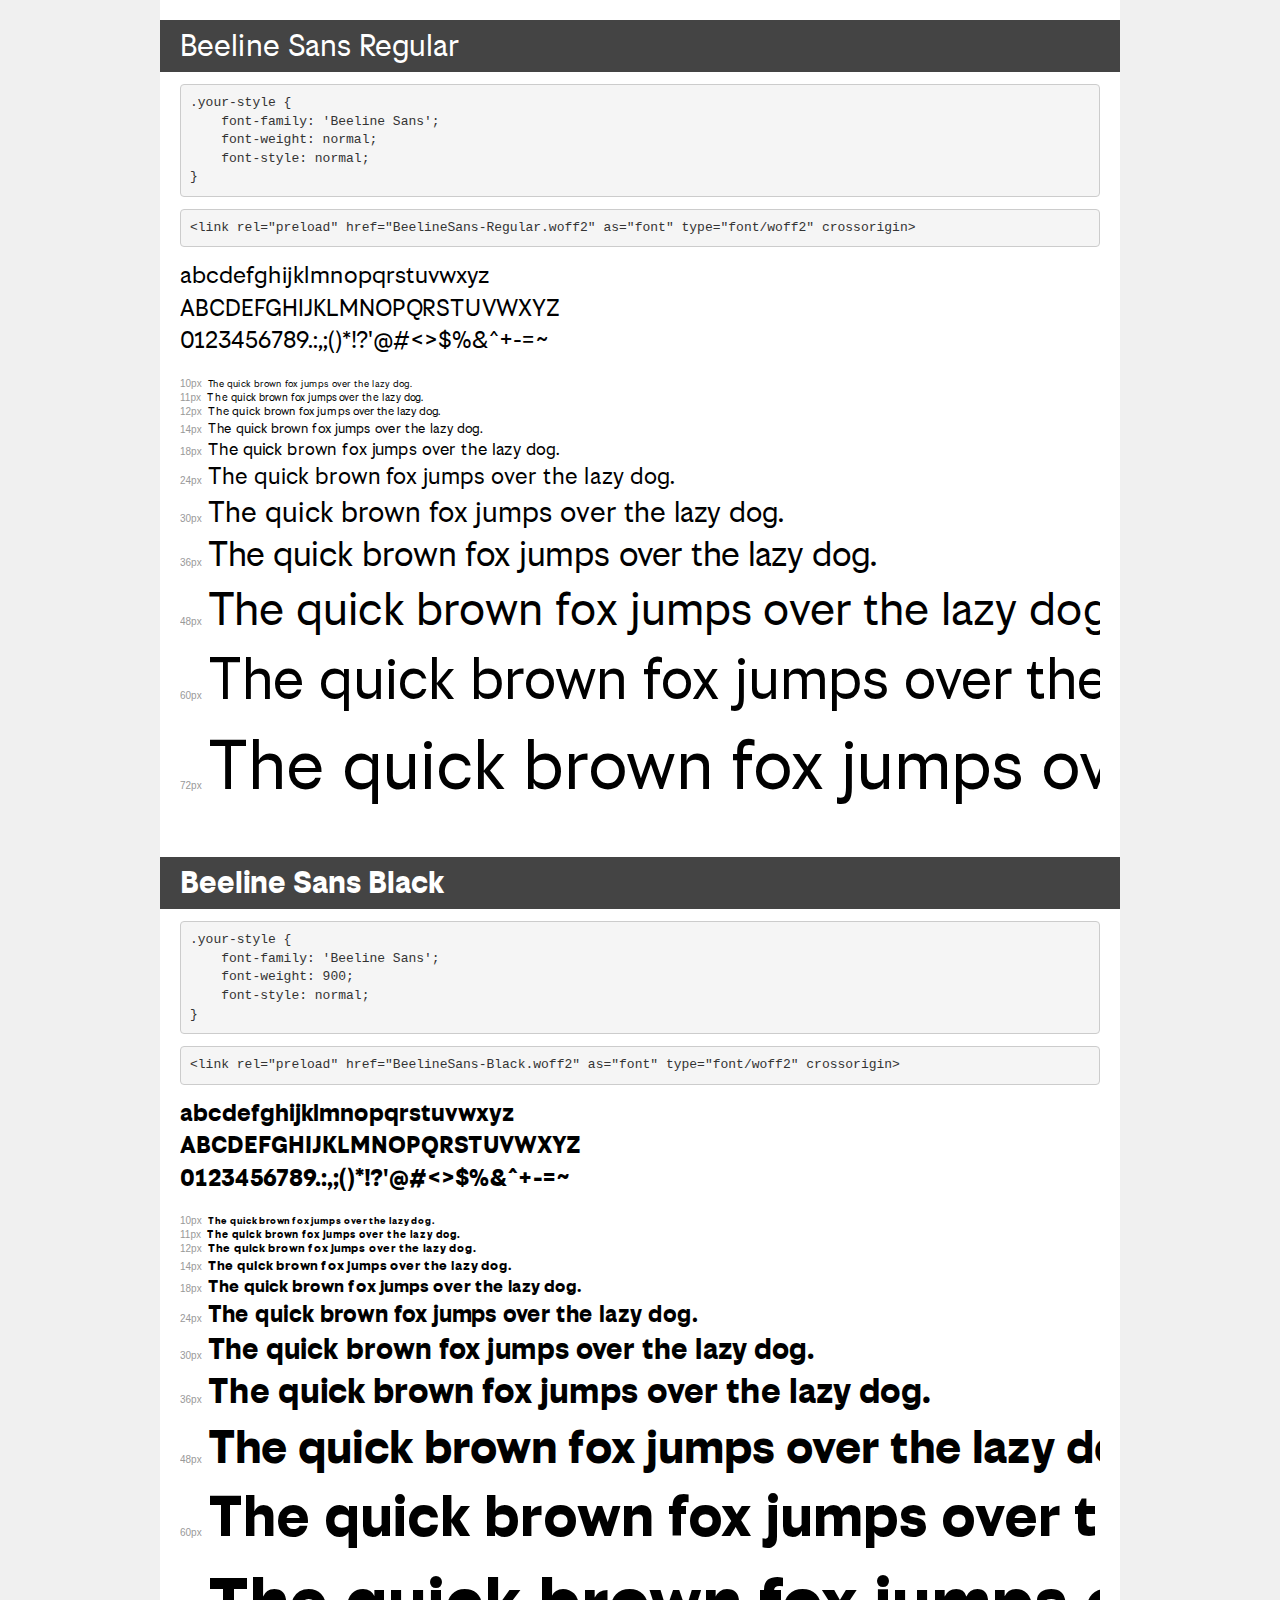
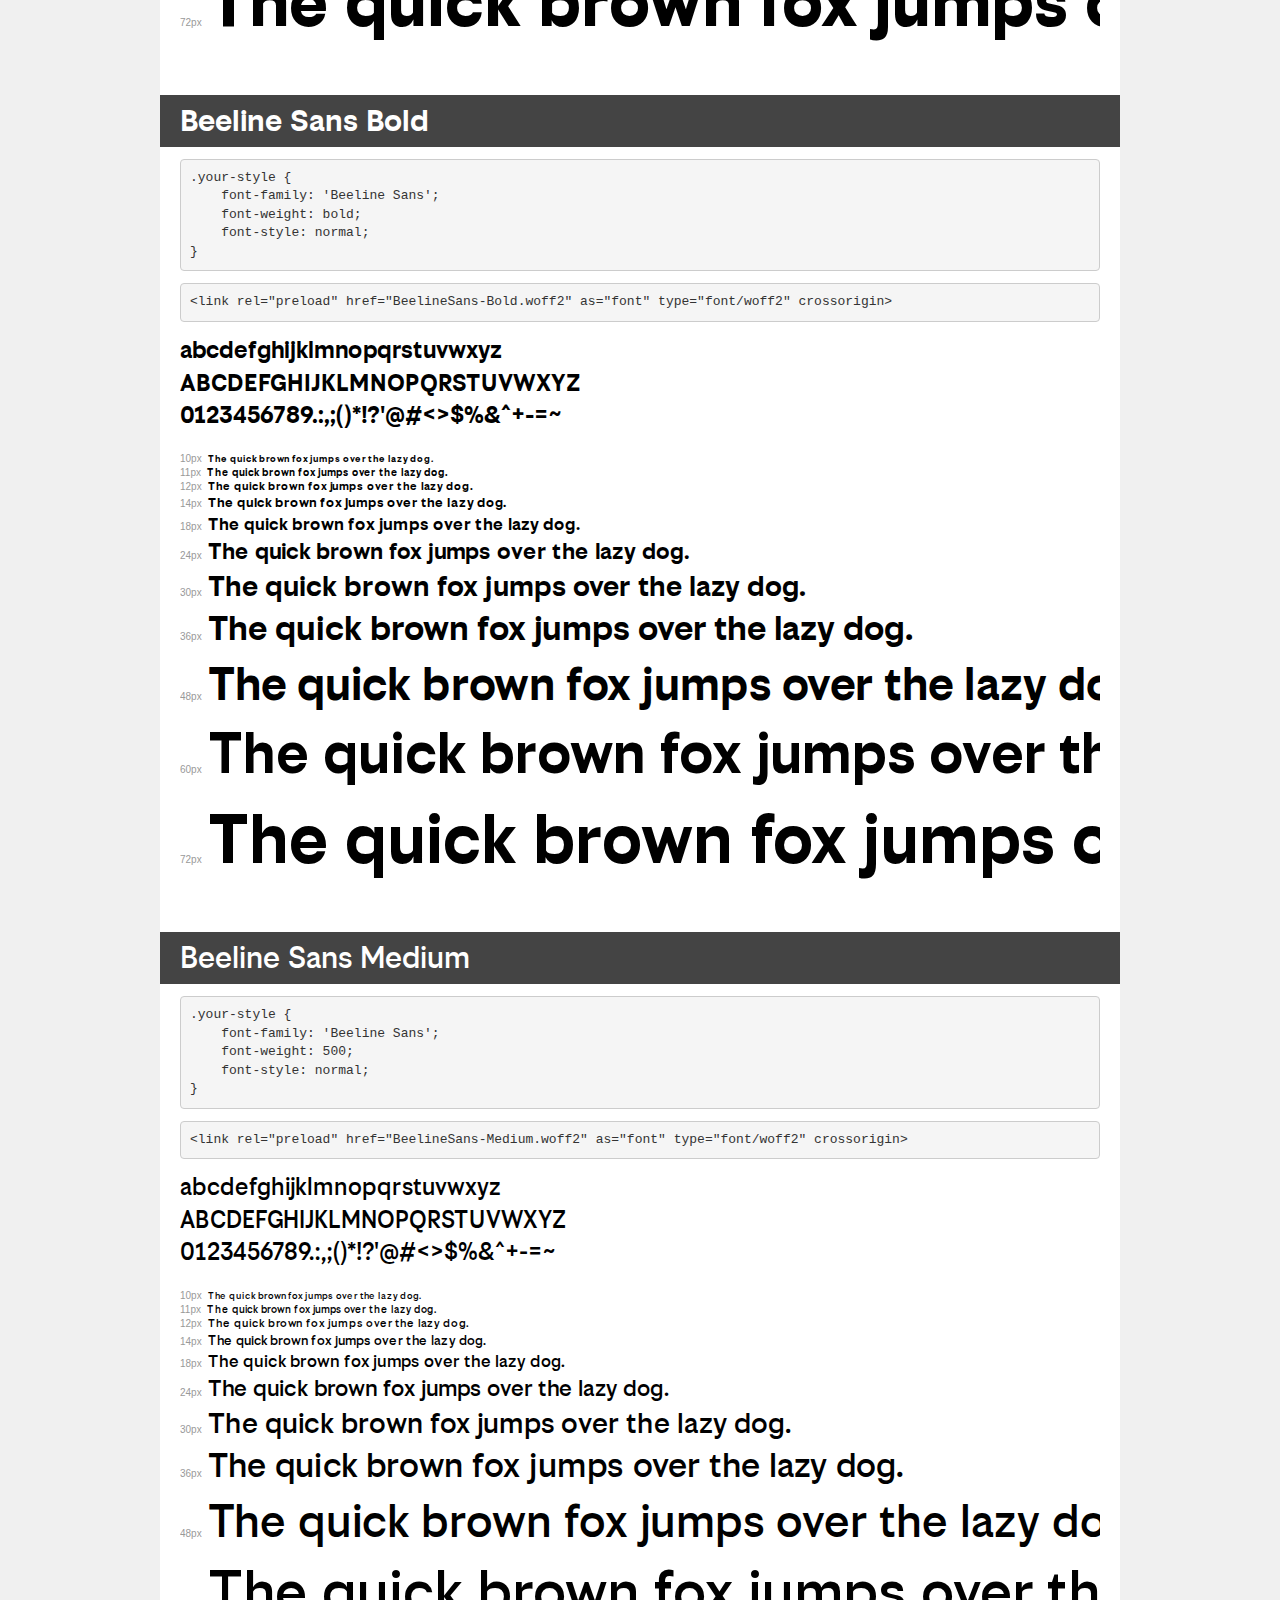
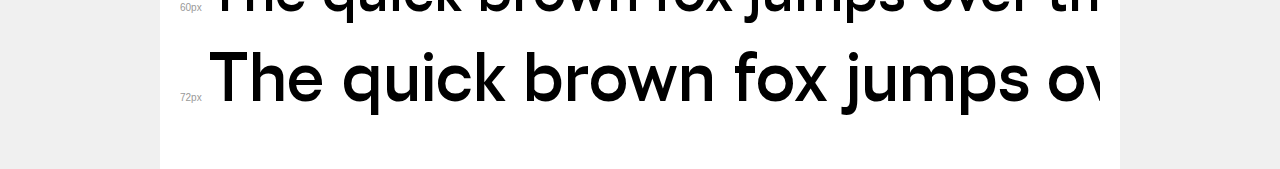
==== font/demo.html @ d74c9d22 "2" ====
<!DOCTYPE html>
<html lang="en">
<head>
    <meta charset="utf-8">
    <meta http-equiv="X-UA-Compatible" content="IE=edge">
    <meta name="viewport" content="width=device-width, initial-scale=1">
    <meta name="robots" content="noindex, noarchive">
    <meta name="format-detection" content="telephone=no">
    <title>Transfonter demo</title>
    <link href="stylesheet.css" rel="stylesheet">
    <style>
        /*
        http://meyerweb.com/eric/tools/css/reset/
        v2.0 | 20110126
        License: none (public domain)
        */
        html, body, div, span, applet, object, iframe,
        h1, h2, h3, h4, h5, h6, p, blockquote, pre,
        a, abbr, acronym, address, big, cite, code,
        del, dfn, em, img, ins, kbd, q, s, samp,
        small, strike, strong, sub, sup, tt, var,
        b, u, i, center,
        dl, dt, dd, ol, ul, li,
        fieldset, form, label, legend,
        table, caption, tbody, tfoot, thead, tr, th, td,
        article, aside, canvas, details, embed,
        figure, figcaption, footer, header, hgroup,
        menu, nav, output, ruby, section, summary,
        time, mark, audio, video {
            margin: 0;
            padding: 0;
            border: 0;
            font-size: 100%;
            font: inherit;
            vertical-align: baseline;
        }
        /* HTML5 display-role reset for older browsers */
        article, aside, details, figcaption, figure,
        footer, header, hgroup, menu, nav, section {
            display: block;
        }
        body {
            line-height: 1;
        }
        ol, ul {
            list-style: none;
        }
        blockquote, q {
            quotes: none;
        }
        blockquote:before, blockquote:after,
        q:before, q:after {
            content: '';
            content: none;
        }
        table {
            border-collapse: collapse;
            border-spacing: 0;
        }
        /* demo styles */
        body {
            background: #f0f0f0;
            color: #000;
        }
        .page {
            background: #fff;
            width: 920px;
            margin: 0 auto;
            padding: 20px 20px 0 20px;
            overflow: hidden;
        }
        .font-container {
            overflow-x: auto;
            overflow-y: hidden;
            margin-bottom: 40px;
            line-height: 1.3;
            white-space: nowrap;
            padding-bottom: 5px;
        }
        h1 {
            position: relative;
            background: #444;
            font-size: 32px;
            color: #fff;
            padding: 10px 20px;
            margin: 0 -20px 12px -20px;
        }
        .letters {
            font-size: 25px;
            margin-bottom: 20px;
        }
        .s10:before {
            content: '10px';
        }
        .s11:before {
            content: '11px';
        }
        .s12:before {
            content: '12px';
        }
        .s14:before {
            content: '14px';
        }
        .s18:before {
            content: '18px';
        }
        .s24:before {
            content: '24px';
        }
        .s30:before {
            content: '30px';
        }
        .s36:before {
            content: '36px';
        }
        .s48:before {
            content: '48px';
        }
        .s60:before {
            content: '60px';
        }
        .s72:before {
            content: '72px';
        }
        .s10:before, .s11:before, .s12:before, .s14:before,
        .s18:before, .s24:before, .s30:before, .s36:before,
        .s48:before, .s60:before, .s72:before {
            font-family: Arial, sans-serif;
            font-size: 10px;
            font-weight: normal;
            font-style: normal;
            color: #999;
            padding-right: 6px;
        }
        pre {
            display: block;
            padding: 9px;
            margin: 0 0 12px;
            font-family: Monaco, Menlo, Consolas, "Courier New", monospace;
            font-size: 13px;
            line-height: 1.428571429;
            color: #333;
            font-weight: normal;
            font-style: normal;
            background-color: #f5f5f5;
            border: 1px solid #ccc;
            overflow-x: auto;
            border-radius: 4px;
        }
        /* responsive */
        @media (max-width: 959px) {
            .page {
                width: auto;
                margin: 0;
            }
        }
    </style>
</head>
<body>
<div class="page">
    <div class="demo">
        <h1 style="font-family: 'Beeline Sans'; font-weight: normal; font-style: normal;">Beeline Sans Regular</h1>
        <pre title="Usage">.your-style {
    font-family: 'Beeline Sans';
    font-weight: normal;
    font-style: normal;
}</pre>
        <pre title="Preload (optional)">
&lt;link rel=&quot;preload&quot; href=&quot;BeelineSans-Regular.woff2&quot; as=&quot;font&quot; type=&quot;font/woff2&quot; crossorigin&gt;</pre>
        <div class="font-container" style="font-family: 'Beeline Sans'; font-weight: normal; font-style: normal;">
            <p class="letters">
                abcdefghijklmnopqrstuvwxyz<br>
ABCDEFGHIJKLMNOPQRSTUVWXYZ<br>
                0123456789.:,;()*!?'@#&lt;&gt;$%&^+-=~
            </p>
            <p class="s10" style="font-size: 10px;">The quick brown fox jumps over the lazy dog.</p>
            <p class="s11" style="font-size: 11px;">The quick brown fox jumps over the lazy dog.</p>
            <p class="s12" style="font-size: 12px;">The quick brown fox jumps over the lazy dog.</p>
            <p class="s14" style="font-size: 14px;">The quick brown fox jumps over the lazy dog.</p>
            <p class="s18" style="font-size: 18px;">The quick brown fox jumps over the lazy dog.</p>
            <p class="s24" style="font-size: 24px;">The quick brown fox jumps over the lazy dog.</p>
            <p class="s30" style="font-size: 30px;">The quick brown fox jumps over the lazy dog.</p>
            <p class="s36" style="font-size: 36px;">The quick brown fox jumps over the lazy dog.</p>
            <p class="s48" style="font-size: 48px;">The quick brown fox jumps over the lazy dog.</p>
            <p class="s60" style="font-size: 60px;">The quick brown fox jumps over the lazy dog.</p>
            <p class="s72" style="font-size: 72px;">The quick brown fox jumps over the lazy dog.</p>
        </div>
    </div>

    <div class="demo">
        <h1 style="font-family: 'Beeline Sans'; font-weight: 900; font-style: normal;">Beeline Sans Black</h1>
        <pre title="Usage">.your-style {
    font-family: 'Beeline Sans';
    font-weight: 900;
    font-style: normal;
}</pre>
        <pre title="Preload (optional)">
&lt;link rel=&quot;preload&quot; href=&quot;BeelineSans-Black.woff2&quot; as=&quot;font&quot; type=&quot;font/woff2&quot; crossorigin&gt;</pre>
        <div class="font-container" style="font-family: 'Beeline Sans'; font-weight: 900; font-style: normal;">
            <p class="letters">
                abcdefghijklmnopqrstuvwxyz<br>
ABCDEFGHIJKLMNOPQRSTUVWXYZ<br>
                0123456789.:,;()*!?'@#&lt;&gt;$%&^+-=~
            </p>
            <p class="s10" style="font-size: 10px;">The quick brown fox jumps over the lazy dog.</p>
            <p class="s11" style="font-size: 11px;">The quick brown fox jumps over the lazy dog.</p>
            <p class="s12" style="font-size: 12px;">The quick brown fox jumps over the lazy dog.</p>
            <p class="s14" style="font-size: 14px;">The quick brown fox jumps over the lazy dog.</p>
            <p class="s18" style="font-size: 18px;">The quick brown fox jumps over the lazy dog.</p>
            <p class="s24" style="font-size: 24px;">The quick brown fox jumps over the lazy dog.</p>
            <p class="s30" style="font-size: 30px;">The quick brown fox jumps over the lazy dog.</p>
            <p class="s36" style="font-size: 36px;">The quick brown fox jumps over the lazy dog.</p>
            <p class="s48" style="font-size: 48px;">The quick brown fox jumps over the lazy dog.</p>
            <p class="s60" style="font-size: 60px;">The quick brown fox jumps over the lazy dog.</p>
            <p class="s72" style="font-size: 72px;">The quick brown fox jumps over the lazy dog.</p>
        </div>
    </div>

    <div class="demo">
        <h1 style="font-family: 'Beeline Sans'; font-weight: bold; font-style: normal;">Beeline Sans Bold</h1>
        <pre title="Usage">.your-style {
    font-family: 'Beeline Sans';
    font-weight: bold;
    font-style: normal;
}</pre>
        <pre title="Preload (optional)">
&lt;link rel=&quot;preload&quot; href=&quot;BeelineSans-Bold.woff2&quot; as=&quot;font&quot; type=&quot;font/woff2&quot; crossorigin&gt;</pre>
        <div class="font-container" style="font-family: 'Beeline Sans'; font-weight: bold; font-style: normal;">
            <p class="letters">
                abcdefghijklmnopqrstuvwxyz<br>
ABCDEFGHIJKLMNOPQRSTUVWXYZ<br>
                0123456789.:,;()*!?'@#&lt;&gt;$%&^+-=~
            </p>
            <p class="s10" style="font-size: 10px;">The quick brown fox jumps over the lazy dog.</p>
            <p class="s11" style="font-size: 11px;">The quick brown fox jumps over the lazy dog.</p>
            <p class="s12" style="font-size: 12px;">The quick brown fox jumps over the lazy dog.</p>
            <p class="s14" style="font-size: 14px;">The quick brown fox jumps over the lazy dog.</p>
            <p class="s18" style="font-size: 18px;">The quick brown fox jumps over the lazy dog.</p>
            <p class="s24" style="font-size: 24px;">The quick brown fox jumps over the lazy dog.</p>
            <p class="s30" style="font-size: 30px;">The quick brown fox jumps over the lazy dog.</p>
            <p class="s36" style="font-size: 36px;">The quick brown fox jumps over the lazy dog.</p>
            <p class="s48" style="font-size: 48px;">The quick brown fox jumps over the lazy dog.</p>
            <p class="s60" style="font-size: 60px;">The quick brown fox jumps over the lazy dog.</p>
            <p class="s72" style="font-size: 72px;">The quick brown fox jumps over the lazy dog.</p>
        </div>
    </div>

    <div class="demo">
        <h1 style="font-family: 'Beeline Sans'; font-weight: 500; font-style: normal;">Beeline Sans Medium</h1>
        <pre title="Usage">.your-style {
    font-family: 'Beeline Sans';
    font-weight: 500;
    font-style: normal;
}</pre>
        <pre title="Preload (optional)">
&lt;link rel=&quot;preload&quot; href=&quot;BeelineSans-Medium.woff2&quot; as=&quot;font&quot; type=&quot;font/woff2&quot; crossorigin&gt;</pre>
        <div class="font-container" style="font-family: 'Beeline Sans'; font-weight: 500; font-style: normal;">
            <p class="letters">
                abcdefghijklmnopqrstuvwxyz<br>
ABCDEFGHIJKLMNOPQRSTUVWXYZ<br>
                0123456789.:,;()*!?'@#&lt;&gt;$%&^+-=~
            </p>
            <p class="s10" style="font-size: 10px;">The quick brown fox jumps over the lazy dog.</p>
            <p class="s11" style="font-size: 11px;">The quick brown fox jumps over the lazy dog.</p>
            <p class="s12" style="font-size: 12px;">The quick brown fox jumps over the lazy dog.</p>
            <p class="s14" style="font-size: 14px;">The quick brown fox jumps over the lazy dog.</p>
            <p class="s18" style="font-size: 18px;">The quick brown fox jumps over the lazy dog.</p>
            <p class="s24" style="font-size: 24px;">The quick brown fox jumps over the lazy dog.</p>
            <p class="s30" style="font-size: 30px;">The quick brown fox jumps over the lazy dog.</p>
            <p class="s36" style="font-size: 36px;">The quick brown fox jumps over the lazy dog.</p>
            <p class="s48" style="font-size: 48px;">The quick brown fox jumps over the lazy dog.</p>
            <p class="s60" style="font-size: 60px;">The quick brown fox jumps over the lazy dog.</p>
            <p class="s72" style="font-size: 72px;">The quick brown fox jumps over the lazy dog.</p>
        </div>
    </div>

</div>
</body>
</html>
---- font/stylesheet.css ----
@font-face {
    font-family: 'Beeline Sans';
    src: url('BeelineSans-Regular.eot');
    src: local('Beeline Sans Regular'), local('BeelineSans-Regular'),
        url('BeelineSans-Regular.eot?#iefix') format('embedded-opentype'),
        url('BeelineSans-Regular.woff2') format('woff2'),
        url('BeelineSans-Regular.woff') format('woff'),
        url('BeelineSans-Regular.ttf') format('truetype');
    font-weight: normal;
    font-style: normal;
    font-display: swap;
}

@font-face {
    font-family: 'Beeline Sans';
    src: url('BeelineSans-Black.eot');
    src: local('Beeline Sans Black'), local('BeelineSans-Black'),
        url('BeelineSans-Black.eot?#iefix') format('embedded-opentype'),
        url('BeelineSans-Black.woff2') format('woff2'),
        url('BeelineSans-Black.woff') format('woff'),
        url('BeelineSans-Black.ttf') format('truetype');
    font-weight: 900;
    font-style: normal;
    font-display: swap;
}

@font-face {
    font-family: 'Beeline Sans';
    src: url('BeelineSans-Bold.eot');
    src: local('Beeline Sans Bold'), local('BeelineSans-Bold'),
        url('BeelineSans-Bold.eot?#iefix') format('embedded-opentype'),
        url('BeelineSans-Bold.woff2') format('woff2'),
        url('BeelineSans-Bold.woff') format('woff'),
        url('BeelineSans-Bold.ttf') format('truetype');
    font-weight: bold;
    font-style: normal;
    font-display: swap;
}

@font-face {
    font-family: 'Beeline Sans';
    src: url('BeelineSans-Medium.eot');
    src: local('Beeline Sans Medium'), local('BeelineSans-Medium'),
        url('BeelineSans-Medium.eot?#iefix') format('embedded-opentype'),
        url('BeelineSans-Medium.woff2') format('woff2'),
        url('BeelineSans-Medium.woff') format('woff'),
        url('BeelineSans-Medium.ttf') format('truetype');
    font-weight: 500;
    font-style: normal;
    font-display: swap;
}
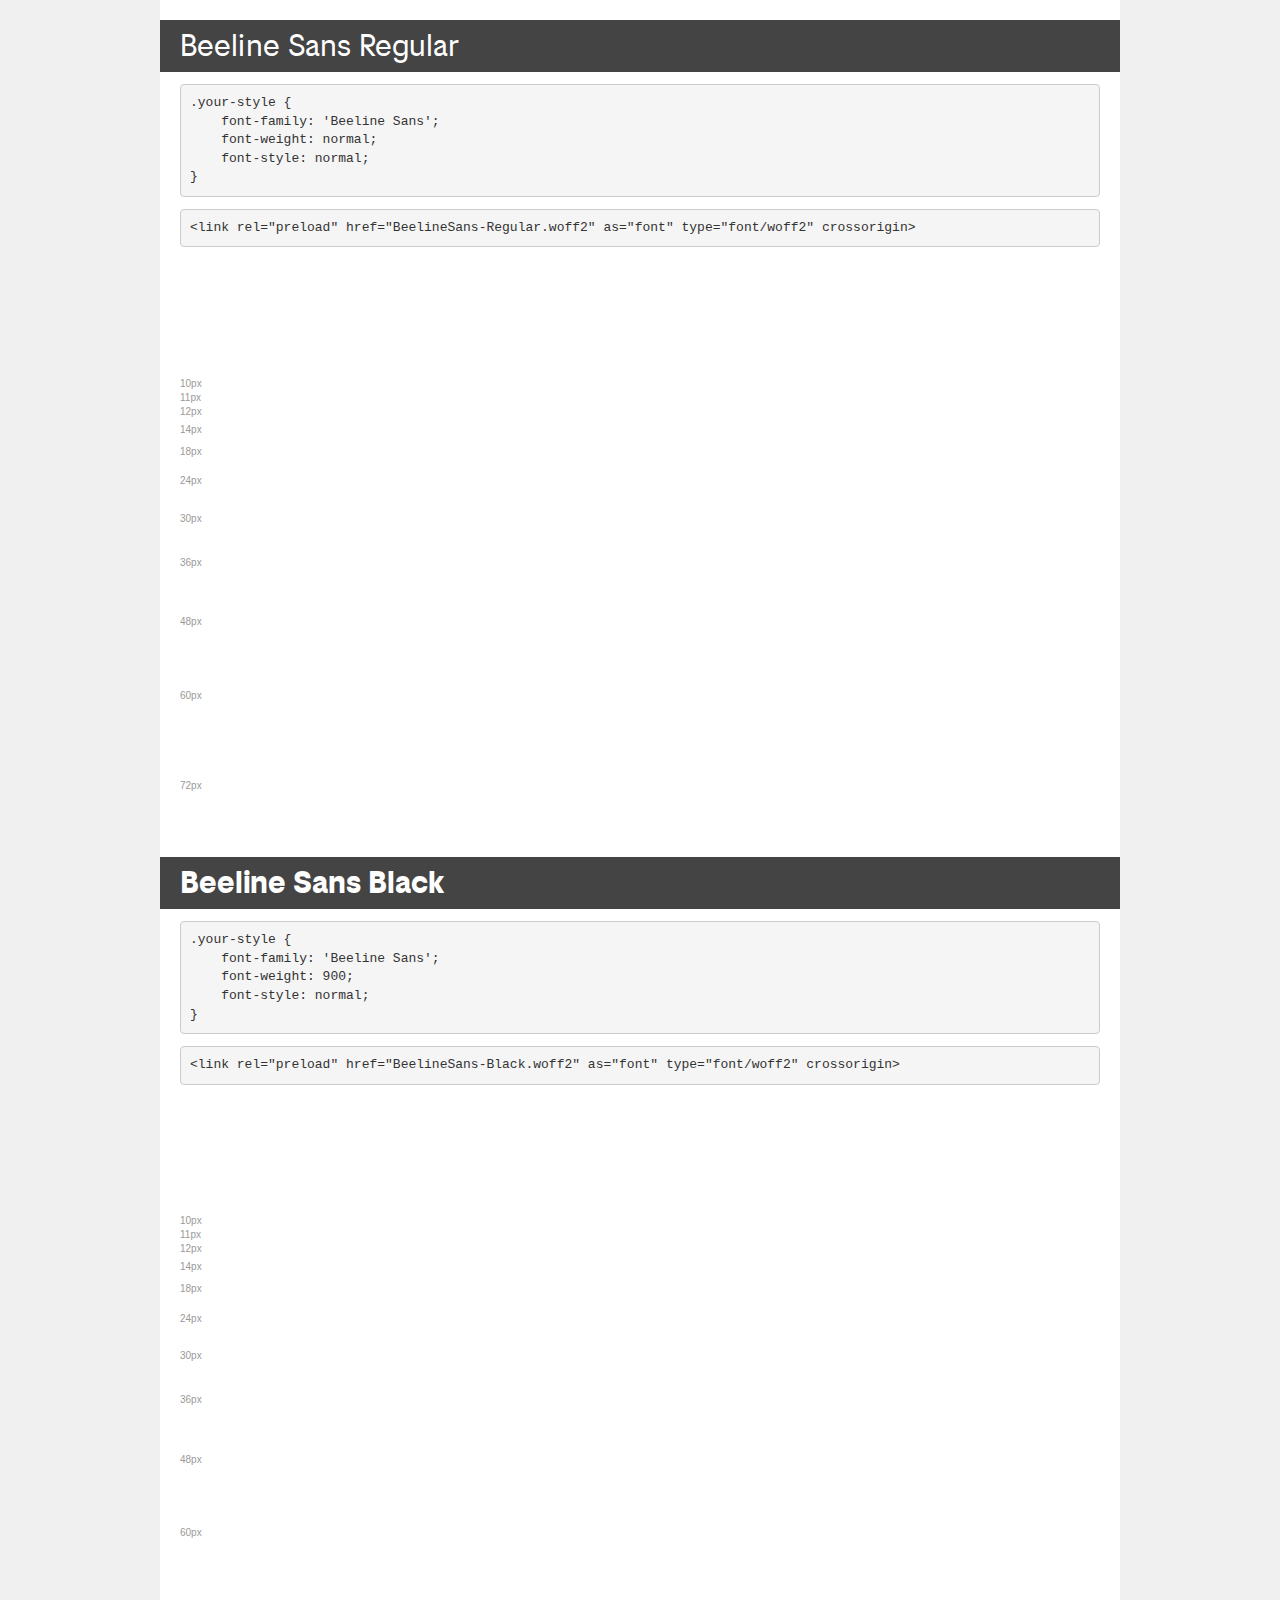
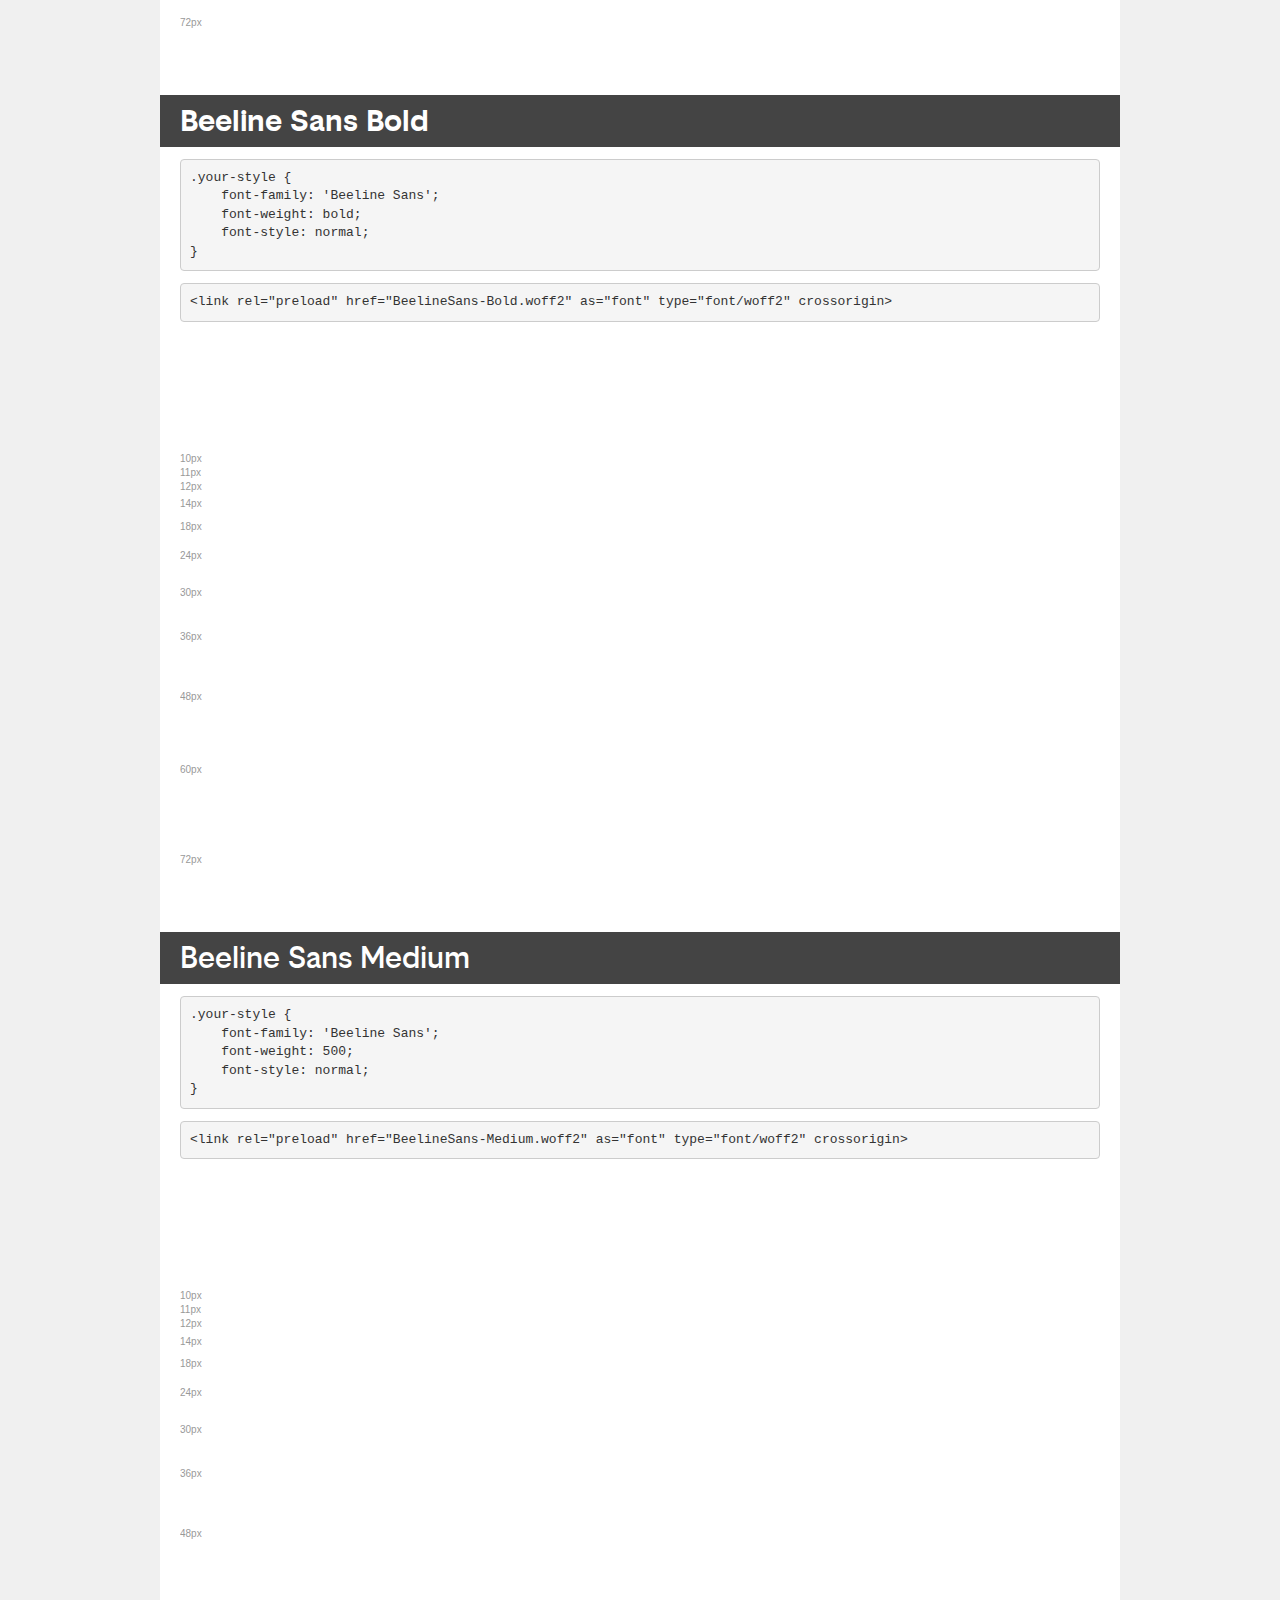
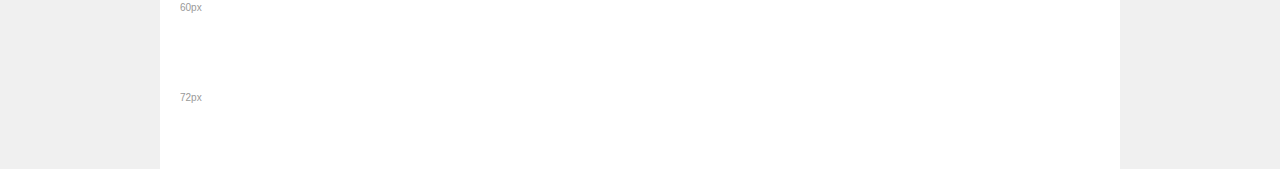
==== commit e84ef21e: "2" ====
--- a/font/demo.html
+++ b/font/demo.html
@@ -60,7 +60,7 @@
         /* demo styles */
         body {
             background: #f0f0f0;
-            color: #000;
+            color: white;
         }
         .page {
             background: #fff;
